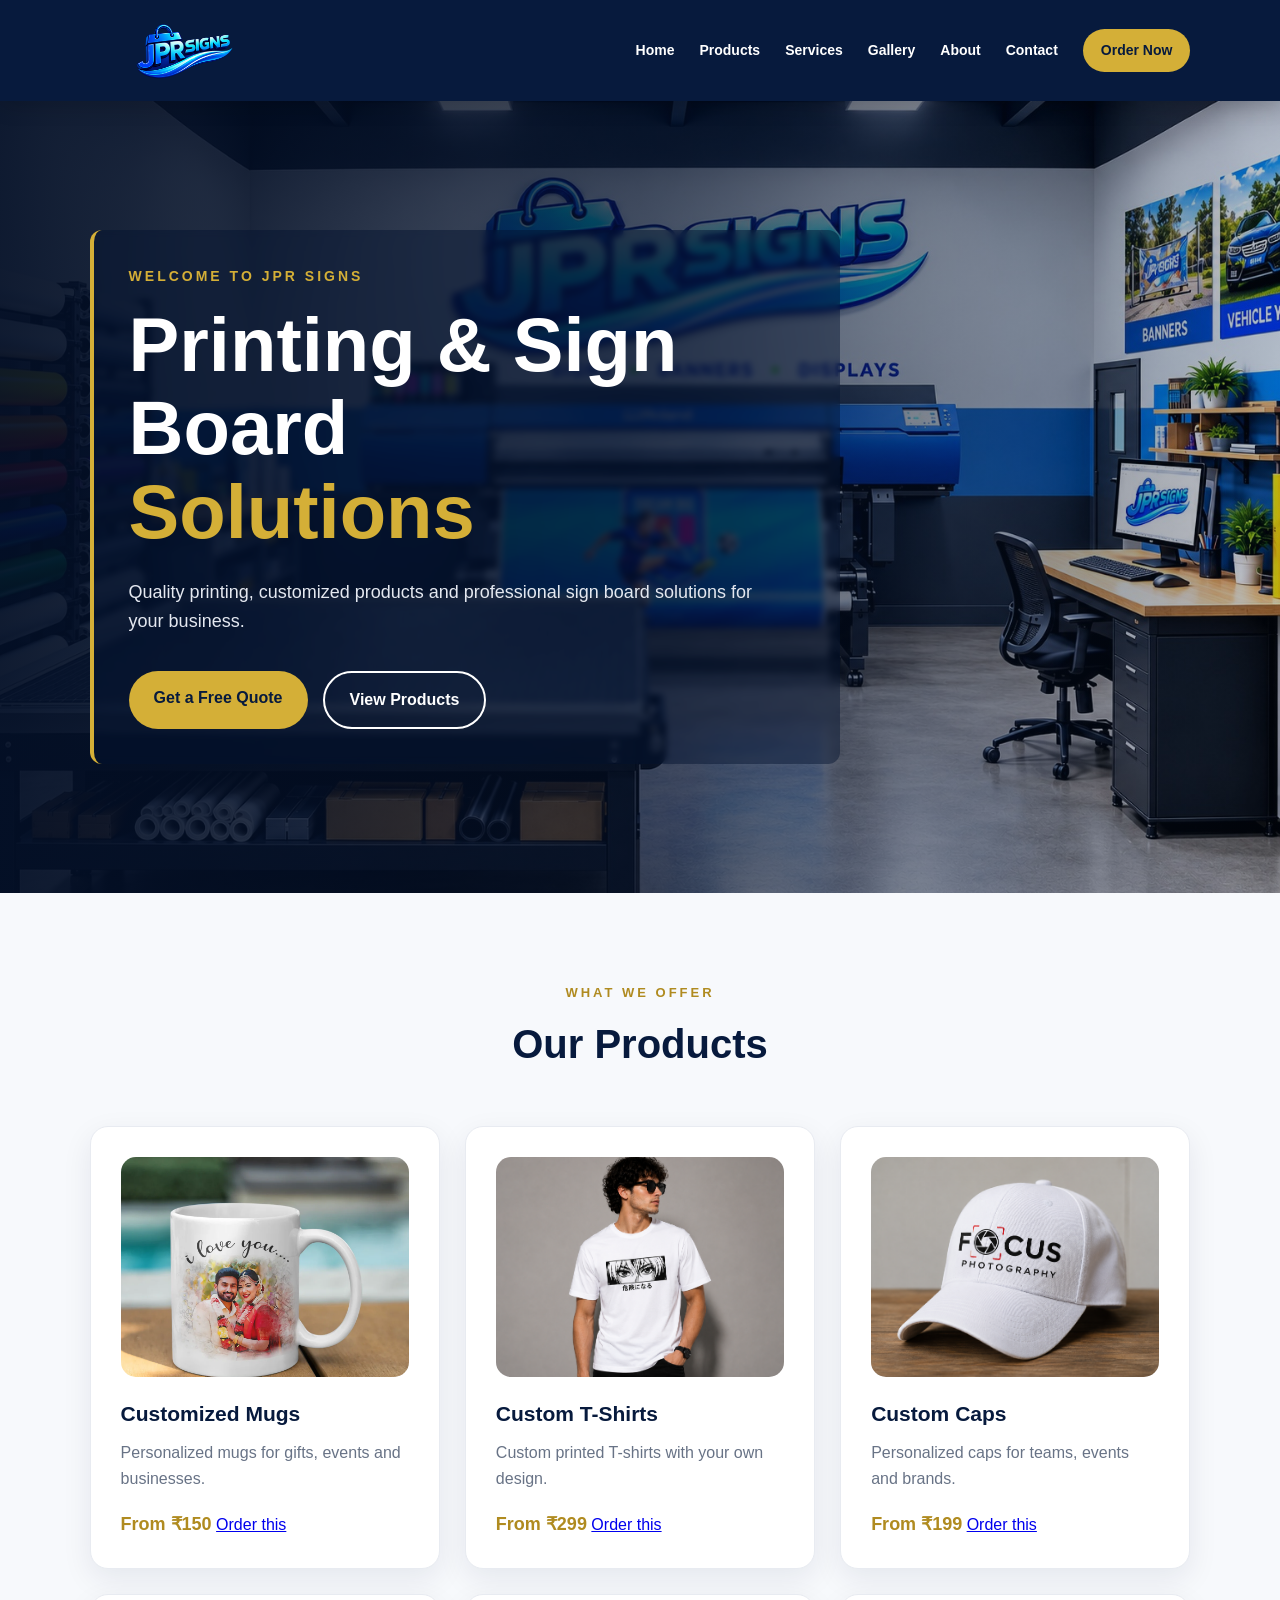
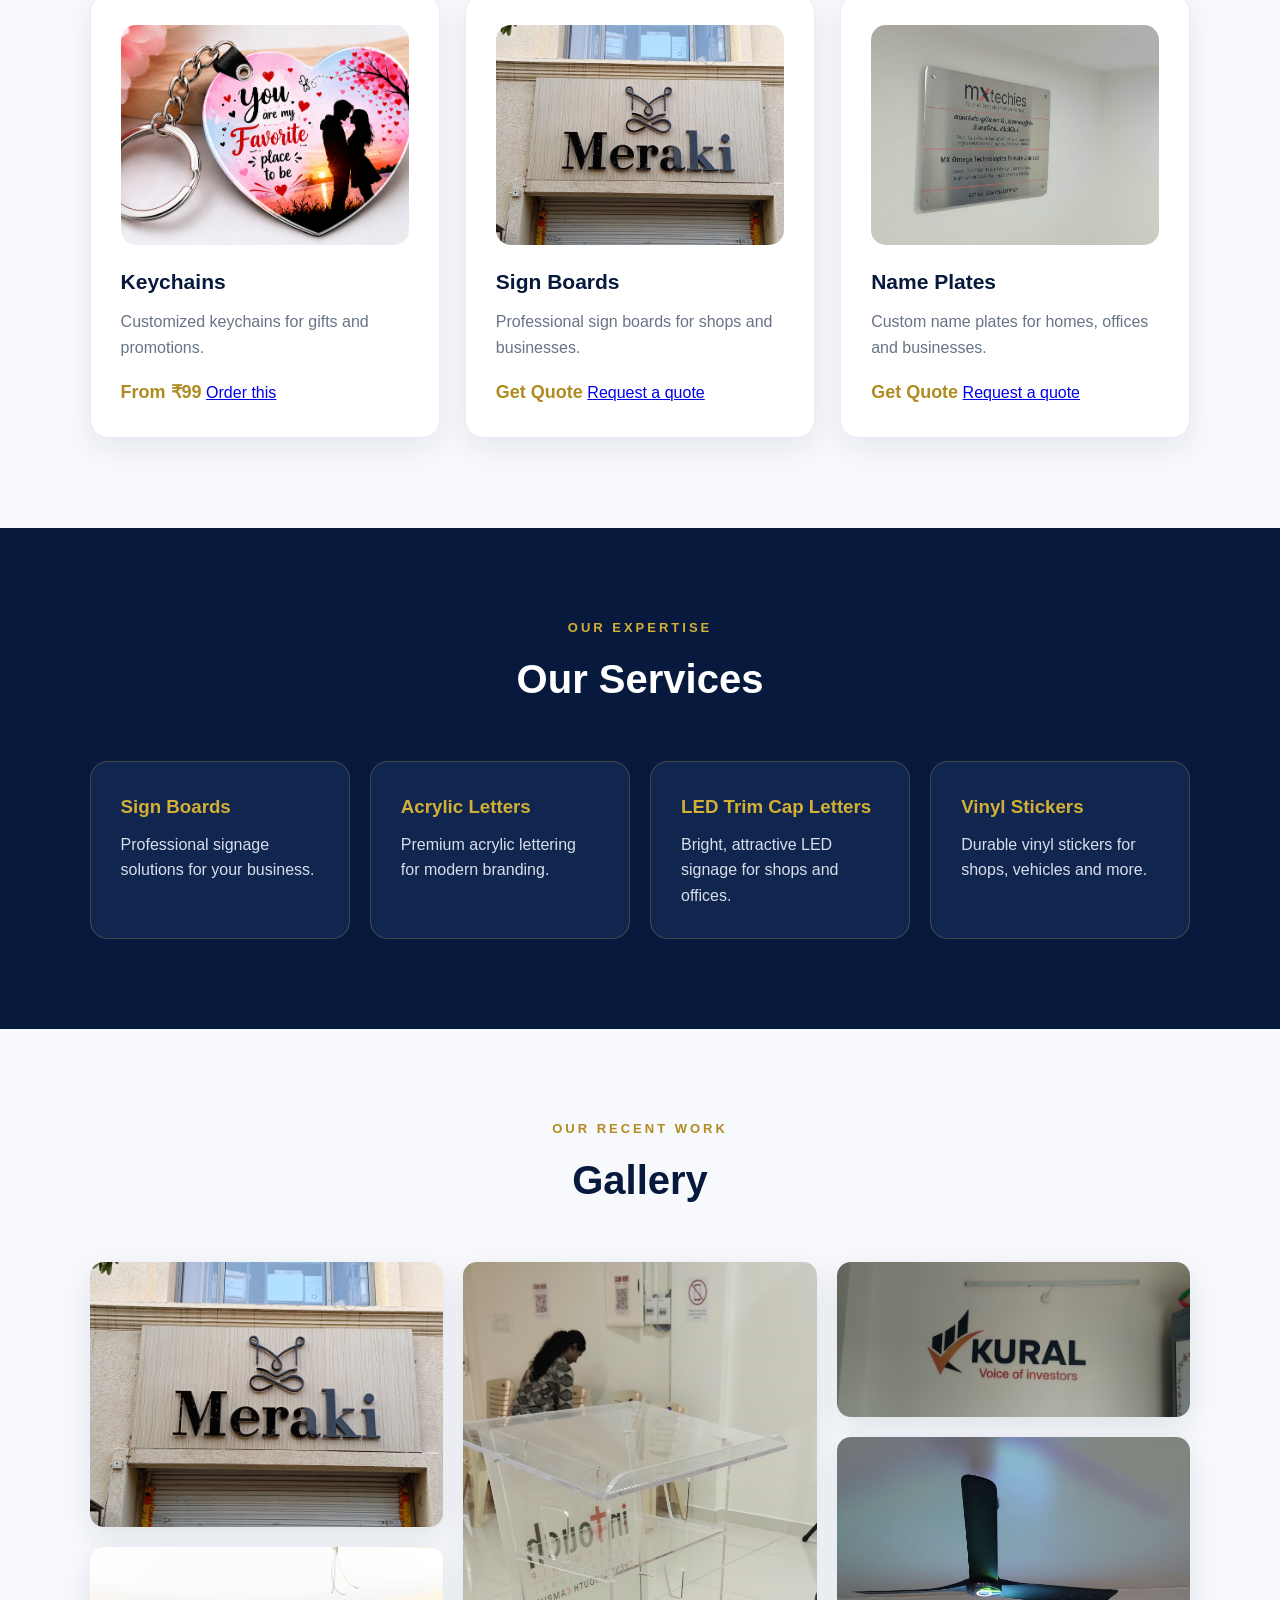
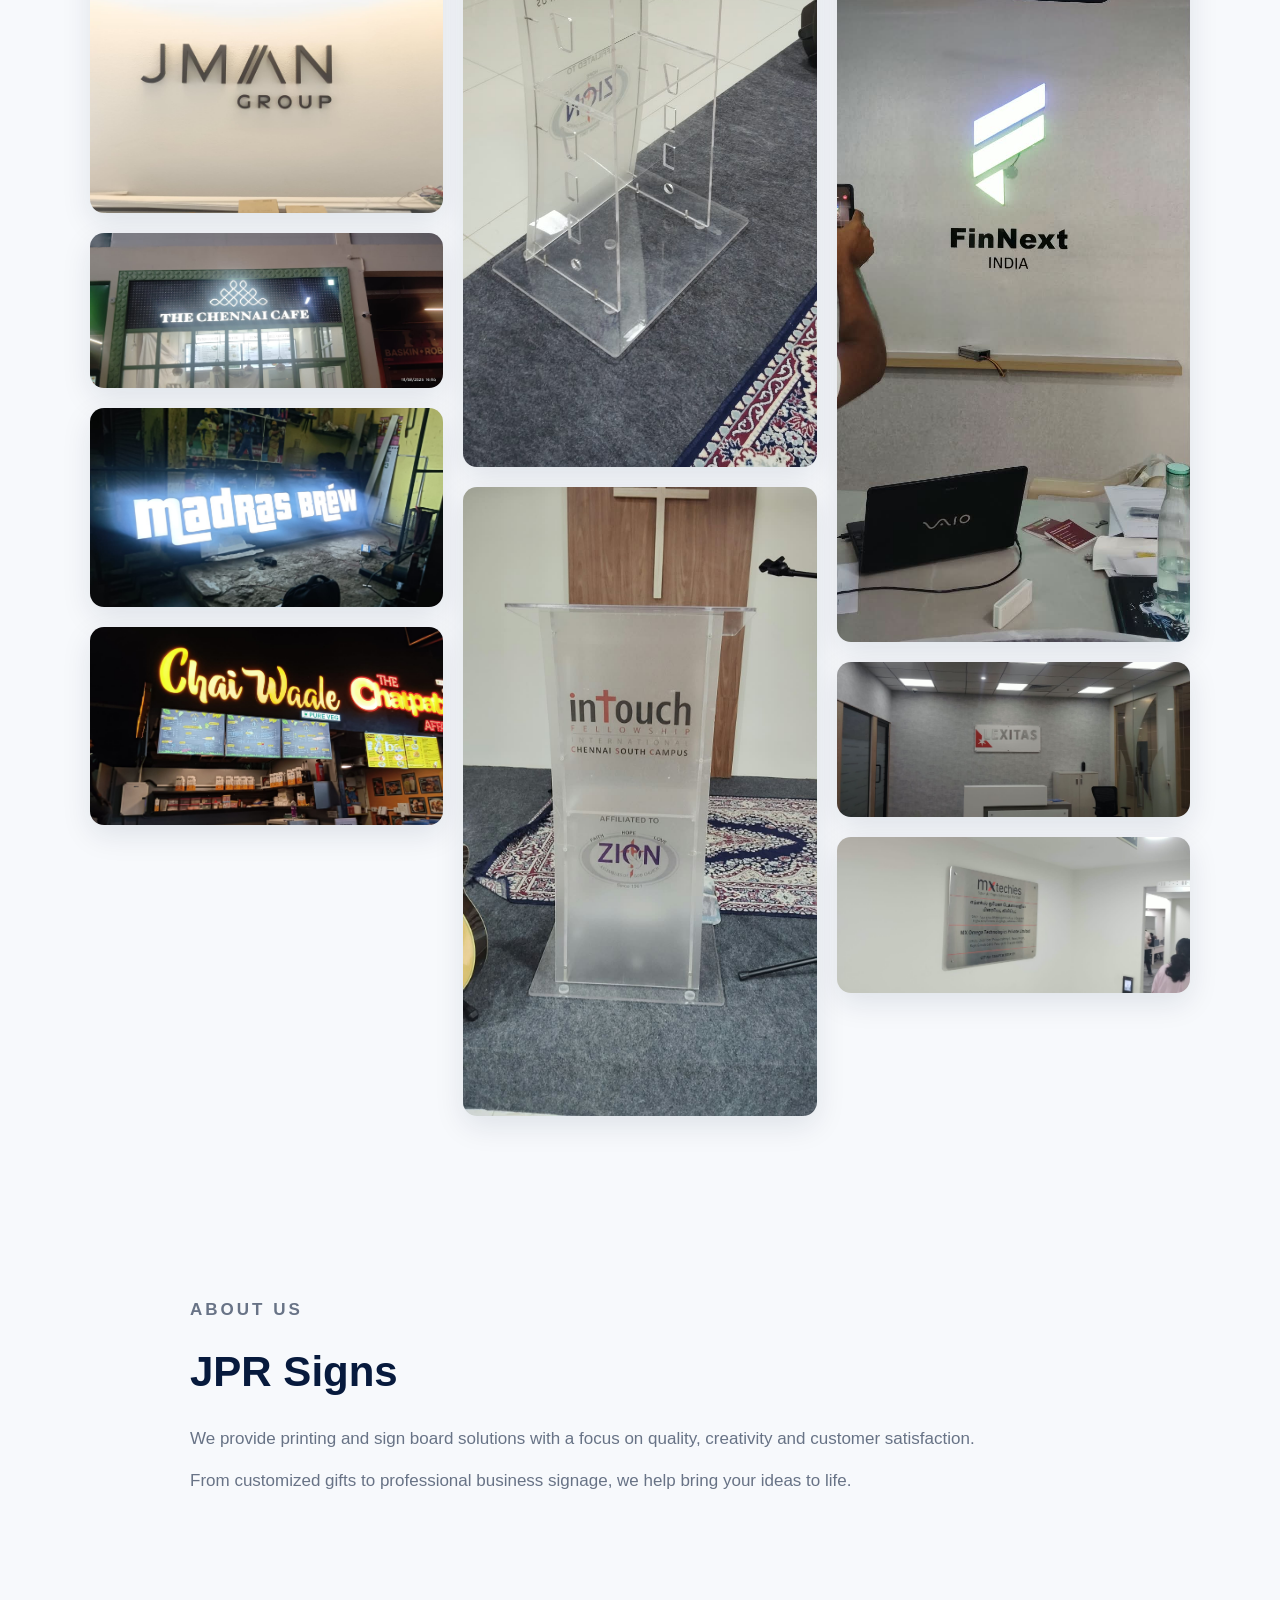
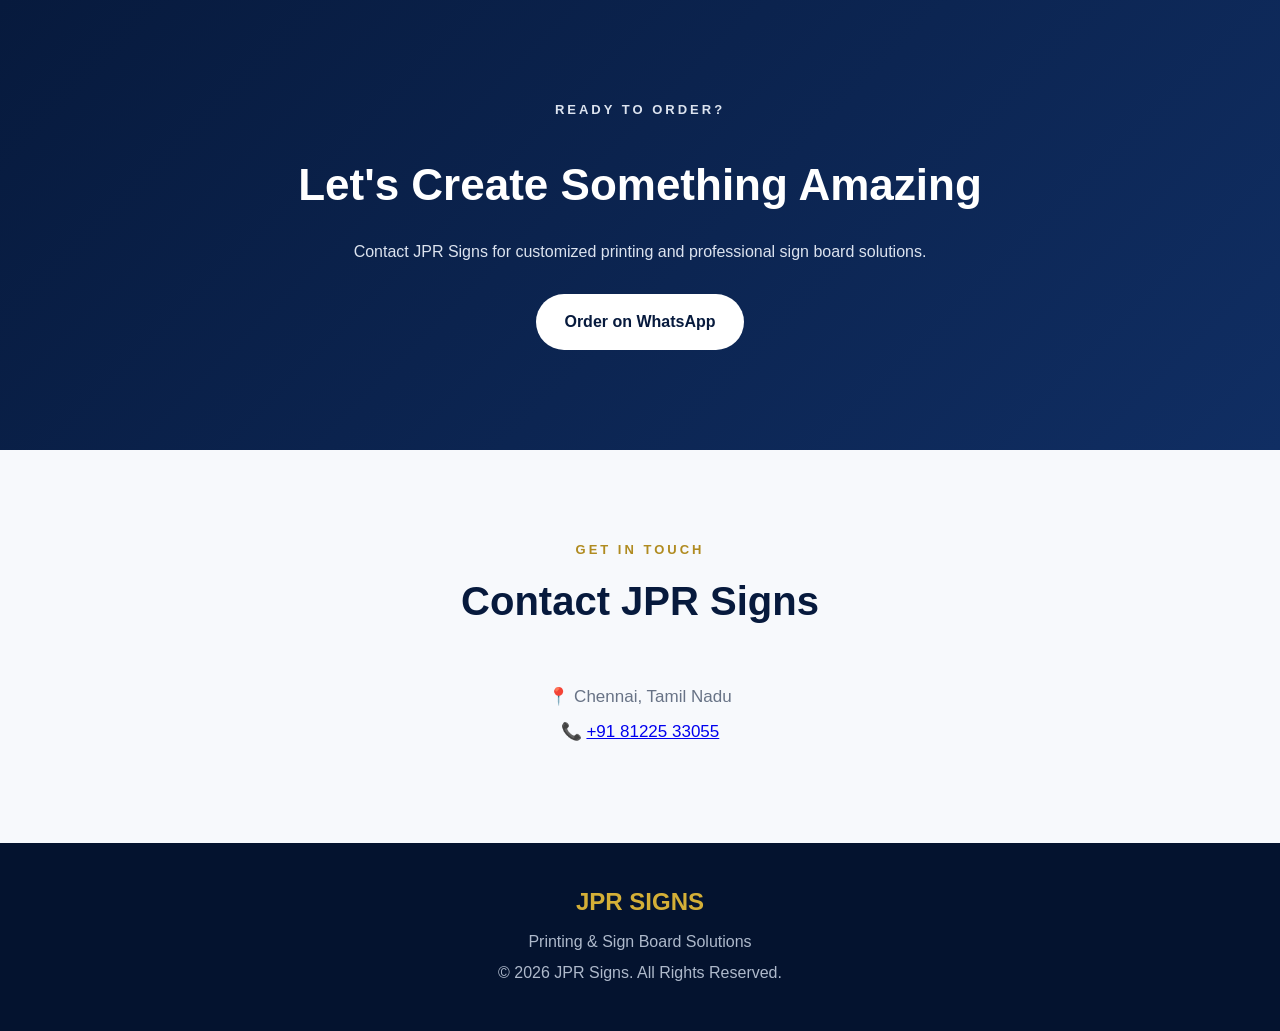
==== order.html @ 56bc732a "Create order.html" ====
<!DOCTYPE html>
<html lang="en">

<head>

    <meta charset="UTF-8">
    <meta name="viewport" content="width=device-width, initial-scale=1.0">

    <title>JPR Signs | Sign Boards, Mug &amp; T-Shirt Printing in Chennai</title>

    <meta name="description"
        content="JPR Signs, Chennai - sign boards, acrylic and LED letters, custom mugs, T-shirts, caps and keychains. Order on WhatsApp.">

    <link rel="icon" href="images/jpr-logo.png">

    <!-- Link preview when shared on WhatsApp -->
    <meta property="og:title" content="JPR Signs | Printing &amp; Sign Board Solutions, Chennai">
    <meta property="og:description"
        content="Sign boards, LED letters, custom mugs, T-shirts, caps and keychains.">
    <meta property="og:type" content="website">
    <meta property="og:image" content="https://jprjose.github.io/jpr-signs-store/images/jpr-logo.png">

    <link rel="stylesheet" href="css/style.css">

</head>


<body>


    <!-- ==============================
         NAVIGATION
    ============================== -->

    <header class="navbar">

        <a href="#home" class="logo">
            <img src="images/jpr-logo.png" alt="JPR Signs">
        </a>

        <nav>
            <a href="#home">Home</a>
            <a href="#products">Products</a>
            <a href="#services">Services</a>
            <a href="#gallery">Gallery</a>
            <a href="#about">About</a>
            <a href="#contact">Contact</a>
            <a href="#order" class="order-btn">Order Now</a>
        </nav>

    </header>


    <!-- ==============================
         HERO SECTION
    ============================== -->

    <section id="home" class="hero">

        <div class="hero-content">

            <p class="hero-small">WELCOME TO JPR SIGNS</p>

            <h1>
                Printing &amp; Sign Board
                <span>Solutions</span>
            </h1>

            <p>
                Quality printing, customized products and professional
                sign board solutions for your business.
            </p>

            <div class="hero-buttons">
                <a href="#order" class="primary-btn">Get a Free Quote</a>
                <a href="#products" class="secondary-btn">View Products</a>
            </div>

        </div>

    </section>


    <!-- ==============================
         PRODUCTS SECTION
    ============================== -->

    <section id="products" class="section">

        <div class="section-title">
            <p>WHAT WE OFFER</p>
            <h2>Our Products</h2>
        </div>

        <div class="products-grid">

            <!-- MUG -->
            <div class="product-card">
                <div class="product-image">
                    <img src="images/products/mug1.png" alt="Customized Mugs" loading="lazy">
                </div>
                <h3>Customized Mugs</h3>
                <p>Personalized mugs for gifts, events and businesses.</p>
                <strong>From ₹150</strong>
                <a href="order.html?product=Customized%20Mugs" class="buy-btn">Order this</a>
            </div>

            <!-- T-SHIRT -->
            <div class="product-card">
                <div class="product-image">
                    <img src="images/products/tshirt1.png" alt="Custom Printed T-Shirts" loading="lazy">
                </div>
                <h3>Custom T-Shirts</h3>
                <p>Custom printed T-shirts with your own design.</p>
                <strong>From ₹299</strong>
                <a href="order.html?product=Custom%20T-Shirts" class="buy-btn">Order this</a>
            </div>

            <!-- CAP -->
            <div class="product-card">
                <div class="product-image">
                    <img src="images/products/cap1.png" alt="Custom Printed Caps" loading="lazy">
                </div>
                <h3>Custom Caps</h3>
                <p>Personalized caps for teams, events and brands.</p>
                <strong>From ₹199</strong>
                <a href="order.html?product=Custom%20Caps" class="buy-btn">Order this</a>
            </div>

            <!-- KEYCHAIN -->
            <div class="product-card">
                <div class="product-image">
                    <img src="images/products/keychain1.png" alt="Custom Keychains" loading="lazy">
                </div>
                <h3>Keychains</h3>
                <p>Customized keychains for gifts and promotions.</p>
                <strong>From ₹99</strong>
                <a href="order.html?product=Keychains" class="buy-btn">Order this</a>
            </div>

            <!-- SIGN BOARD -->
            <div class="product-card">
                <div class="product-image">
                    <img src="images/products/sign4.jpeg" alt="Storefront sign board" loading="lazy">
                </div>
                <h3>Sign Boards</h3>
                <p>Professional sign boards for shops and businesses.</p>
                <strong>Get Quote</strong>
                <a href="order.html?product=Sign%20Boards" class="buy-btn">Request a quote</a>
            </div>

            <!-- NAME PLATE -->
            <div class="product-card">
                <div class="product-image">
                    <img src="images/products/sign13.jpeg" alt="Office name plate" loading="lazy">
                </div>
                <h3>Name Plates</h3>
                <p>Custom name plates for homes, offices and businesses.</p>
                <strong>Get Quote</strong>
                <a href="order.html?product=Name%20Plates" class="buy-btn">Request a quote</a>
            </div>

        </div>

    </section>


    <!-- ==============================
         SERVICES
    ============================== -->

    <section id="services" class="section dark-section">

        <div class="section-title">
            <p>OUR EXPERTISE</p>
            <h2>Our Services</h2>
        </div>

        <div class="services-grid">

            <div class="service-card">
                <h3>Sign Boards</h3>
                <p>Professional signage solutions for your business.</p>
            </div>

            <div class="service-card">
                <h3>Acrylic Letters</h3>
                <p>Premium acrylic lettering for modern branding.</p>
            </div>

            <div class="service-card">
                <h3>LED Trim Cap Letters</h3>
                <p>Bright, attractive LED signage for shops and offices.</p>
            </div>

            <div class="service-card">
                <h3>Vinyl Stickers</h3>
                <p>Durable vinyl stickers for shops, vehicles and more.</p>
            </div>

        </div>

    </section>


    <!-- ==============================
         GALLERY (real job photos)
    ============================== -->

    <section id="gallery" class="section">

        <div class="section-title">
            <p>OUR RECENT WORK</p>
            <h2>Gallery</h2>
        </div>

        <div class="gallery-grid">
            <img src="images/products/sign4.jpeg" alt="Meraki storefront signage" loading="lazy">
            <img src="images/products/sign1.jpeg" alt="JMAN Group 3D wall logo" loading="lazy">
            <img src="images/products/sign3.jpeg" alt="The Chennai Cafe illuminated signage" loading="lazy">
            <img src="images/products/sign14.jpeg" alt="Madras Brew LED trim cap letters" loading="lazy">
            <img src="images/products/sign12.jpeg" alt="Chai Waale LED menu board" loading="lazy">
            <img src="images/products/sign10.jpeg" alt="Acrylic podium" loading="lazy">
            <img src="images/products/sign11.jpeg" alt="Acrylic podium with logo" loading="lazy">
            <img src="images/products/sign8.jpeg" alt="Kural logo wall sign" loading="lazy">
            <img src="images/products/sign7.jpeg" alt="FinNext office logo wall sign" loading="lazy">
            <img src="images/products/sign9.jpeg" alt="Reception logo sign" loading="lazy">
            <img src="images/products/sign13.jpeg" alt="Office wall name plaque" loading="lazy">
        </div>

    </section>


    <!-- ==============================
         ABOUT
    ============================== -->

    <section id="about" class="section">

        <div class="about-content">

            <p class="section-label">ABOUT US</p>

            <h2>JPR Signs</h2>

            <p>
                We provide printing and sign board solutions with a focus
                on quality, creativity and customer satisfaction.
            </p>

            <p>
                From customized gifts to professional business signage,
                we help bring your ideas to life.
            </p>

        </div>

    </section>


    <!-- ==============================
         ORDER SECTION
    ============================== -->

    <section id="order" class="order-section">

        <div class="order-content">

            <p class="section-label">READY TO ORDER?</p>

            <h2>Let's Create Something Amazing</h2>

            <p>
                Contact JPR Signs for customized printing and
                professional sign board solutions.
            </p>

            <a href="https://wa.me/918122533055?text=Hi%20JPR%20Signs%2C%20I%20need%20a%20quote%20for%20"
                class="whatsapp-btn" target="_blank" rel="noopener noreferrer">
                Order on WhatsApp
            </a>

        </div>

    </section>


    <!-- ==============================
         CONTACT
    ============================== -->

    <section id="contact" class="section contact-section">

        <div class="section-title">
            <p>GET IN TOUCH</p>
            <h2>Contact JPR Signs</h2>
        </div>

        <p>📍 Chennai, Tamil Nadu</p>

        <p>📞 <a href="tel:+918122533055">+91 81225 33055</a></p>

    </section>


    <!-- ==============================
         FOOTER
    ============================== -->

    <footer>

        <h3>JPR SIGNS</h3>

        <p>Printing &amp; Sign Board Solutions</p>

        <p>© 2026 JPR Signs. All Rights Reserved.</p>

    </footer>


</body>

</html>
---- css/style.css ----
/* ==============================
   J P R SIGNS - PREMIUM WEBSITE
   ============================== */


/* ==============================
   GLOBAL
   ============================== */

* {
    margin: 0;
    padding: 0;
    box-sizing: border-box;
}

html {
    scroll-behavior: smooth;
}

body {
    font-family: Arial, Helvetica, sans-serif;
    background: #f7f9fc;
    color: #172033;
    line-height: 1.6;
}


/* ==============================
   NAVBAR
   ============================== */

.navbar {
    position: sticky;
    top: 0;
    z-index: 1000;

    width: 100%;

    display: flex;
    align-items: center;
    justify-content: space-between;

    padding: 18px 7%;

    background: #071a3d;

    box-shadow:
        0 5px 20px rgba(0, 0, 0, 0.15);
}


/* LOGO */

.logo {
    width: 190px;
    height: 65px;

    flex-shrink: 0;

    display: flex;
    align-items: center;
}

.logo img {
    width: 190px;
    height: 65px;

    display: block;

    object-fit: contain;
}


/* NAVIGATION LINKS */

.navbar nav {
    display: flex;
    align-items: center;

    gap: 25px;
}

.navbar nav a {
    color: #ffffff;

    text-decoration: none;

    font-size: 14px;
    font-weight: 600;

    transition: 0.3s;
}

.navbar nav a:hover {
    color: #d4af37;
}


/* ORDER BUTTON */

.order-btn {
    background: #d4af37;

    color: #071a3d !important;

    padding: 10px 18px;

    border-radius: 25px;

    font-weight: 700 !important;
}

.order-btn:hover {
    background: #ffffff;
}


/* ==============================
   HERO
   ============================== */

.hero {
    min-height: 88vh;

    display: flex;
    align-items: center;

    padding: 90px 7%;

    background:
        linear-gradient(
            90deg,
            rgba(3, 15, 38, 0.95),
            rgba(3, 15, 38, 0.72),
            rgba(3, 15, 38, 0.25)
        ),
        url("../images/hero-banner.jpg");

    background-size: cover;
    background-position: center;
    background-repeat: no-repeat;

    color: #ffffff;
}


/* HERO CONTENT */

.hero-content {
    max-width: 750px;

    padding: 35px;

    background: rgba(4, 18, 48, 0.45);

    border-left: 4px solid #d4af37;

    border-radius: 12px;

    backdrop-filter: blur(3px);
}


/* SMALL HERO TITLE */

.hero-small {
    color: #d4af37;

    font-size: 14px;

    font-weight: 700;

    letter-spacing: 3px;

    margin-bottom: 15px;
}


/* HERO MAIN TITLE */

.hero h1 {
    font-size: clamp(42px, 6vw, 76px);

    line-height: 1.1;

    margin-bottom: 25px;
}

.hero h1 span {
    display: block;

    color: #d4af37;
}


/* HERO DESCRIPTION */

.hero p:not(.hero-small) {
    max-width: 650px;

    font-size: 18px;

    color: #e4e8f0;

    margin-bottom: 35px;
}


/* HERO BUTTONS */

.hero-buttons {
    display: flex;

    gap: 15px;

    flex-wrap: wrap;
}

.primary-btn,
.secondary-btn {
    display: inline-block;

    padding: 14px 25px;

    border-radius: 30px;

    text-decoration: none;

    font-weight: 700;

    transition: 0.3s;
}


/* PRIMARY BUTTON */

.primary-btn {
    background: #d4af37;

    color: #071a3d;
}

.primary-btn:hover {
    transform: translateY(-3px);

    background: #ffffff;
}


/* SECONDARY BUTTON */

.secondary-btn {
    border: 2px solid #ffffff;

    color: #ffffff;
}

.secondary-btn:hover {
    background: #ffffff;

    color: #071a3d;
}


/* ==============================
   GENERAL SECTIONS
   ============================== */

.section {
    padding: 90px 7%;
}


/* SECTION TITLE */

.section-title {
    text-align: center;

    margin-bottom: 50px;
}

.section-title p,
.section-label {
    color: #b08b20;

    font-size: 13px;

    font-weight: 800;

    letter-spacing: 3px;

    margin-bottom: 8px;
}

.section-title h2 {
    font-size: 40px;

    color: #071a3d;
}


/* ==============================
   PRODUCTS
   ============================== */

.products-grid {
    display: grid;

    grid-template-columns:
        repeat(3, 1fr);

    gap: 25px;

    max-width: 1200px;

    margin: auto;
}


/* PRODUCT CARD */

.product-card {
    background: #ffffff;

    padding: 30px;

    border-radius: 18px;

    border: 1px solid #e8ebf1;

    box-shadow:
        0 10px 30px rgba(7, 26, 61, 0.08);

    transition: all 0.3s ease;

    position: relative;

    overflow: hidden;
}


/* GOLD TOP LINE */

.product-card::before {
    content: "";

    position: absolute;

    top: 0;
    left: 0;

    width: 100%;
    height: 4px;

    background: #d4af37;

    transform: scaleX(0);

    transform-origin: left;

    transition: 0.3s;
}


/* PRODUCT HOVER */

.product-card:hover {
    transform: translateY(-8px);

    box-shadow:
        0 18px 40px rgba(7, 26, 61, 0.15);
}

.product-card:hover::before {
    transform: scaleX(1);
}


/* OLD PRODUCT ICON */

.product-icon {
    width: 65px;
    height: 65px;

    display: flex;

    align-items: center;
    justify-content: center;

    background: #f6efd3;

    border-radius: 15px;

    font-size: 30px;

    margin-bottom: 20px;
}


/* PRODUCT IMAGE */

.product-image {
    width: 100%;

    height: 220px;

    margin-bottom: 20px;

    border-radius: 15px;

    overflow: hidden;

    background: #f7f9fc;
}

.product-image img {
    width: 100%;

    height: 100%;

    object-fit: cover;

    display: block;

    transition: transform 0.4s ease;
}


/* IMAGE HOVER */

.product-card:hover .product-image img {
    transform: scale(1.05);
}


/* PRODUCT TITLE */

.product-card h3 {
    color: #071a3d;

    font-size: 21px;

    margin-bottom: 10px;
}


/* PRODUCT DESCRIPTION */

.product-card p {
    color: #687386;

    margin-bottom: 18px;
}


/* PRODUCT PRICE */

.product-card strong {
    color: #b08b20;

    font-size: 18px;
}


/* ==============================
   SERVICES
   ============================== */

.dark-section {
    background: #071a3d;
}

.dark-section .section-title h2 {
    color: #ffffff;
}

.dark-section .section-title p {
    color: #d4af37;
}


/* SERVICES GRID */

.services-grid {
    display: grid;

    grid-template-columns:
        repeat(4, 1fr);

    gap: 20px;

    max-width: 1200px;

    margin: auto;
}


/* SERVICE CARD */

.service-card {
    padding: 30px;

    border-radius: 18px;

    background: #10264f;

    border: 1px solid
        rgba(212, 175, 55, 0.25);

    transition: 0.3s;
}

.service-card:hover {
    transform: translateY(-6px);

    border-color: #d4af37;
}

.service-card h3 {
    color: #d4af37;

    margin-bottom: 10px;
}

.service-card p {
    color: #d7deeb;
}


/* ==============================
   ABOUT
   ============================== */

.about-content {
    max-width: 900px;

    margin: auto;
}

.about-content h2 {
    font-size: 42px;

    color: #071a3d;

    margin-bottom: 20px;
}

.about-content p {
    color: #687386;

    font-size: 17px;

    margin-bottom: 15px;
}


/* ==============================
   GALLERY
   ============================== */

#gallery {
    background: #f7f9fc;
}

.gallery-grid {
    max-width: 1200px;
    margin: auto;
    columns: 3 260px;
    column-gap: 20px;
}

.gallery-grid img {
    width: 100%;
    display: block;
    margin-bottom: 20px;
    border-radius: 14px;
    break-inside: avoid;
    box-shadow: 0 10px 30px rgba(7, 26, 61, 0.1);
}

/* ==============================
   ORDER SECTION
   ============================== */

.order-section {
    padding: 100px 7%;

    background:
        linear-gradient(
            135deg,
            #071a3d,
            #102e63
        );

    text-align: center;

    color: #ffffff;
}


/* ORDER CONTENT */

.order-content {
    max-width: 750px;

    margin: auto;
}

.order-content h2 {
    font-size: 44px;

    margin-bottom: 18px;
}

.order-content p {
    color: #dce3ef;

    margin-bottom: 30px;
}


/* WHATSAPP BUTTON */

.whatsapp-btn {
    display: inline-block;

    background: #ffffff;

    color: #071a3d;

    padding: 15px 28px;

    border-radius: 30px;

    text-decoration: none;

    font-weight: 800;

    transition: 0.3s;
}

.whatsapp-btn:hover {
    background: #d4af37;

    transform: translateY(-3px);
}


/* ==============================
   CONTACT
   ============================== */

.contact-section {
    text-align: center;
}

.contact-section > p {
    margin: 8px;

    color: #687386;

    font-size: 17px;
}


/* ==============================
   FOOTER
   ============================== */

footer {
    padding: 40px 7%;

    background: #04132f;

    text-align: center;

    color: #ffffff;
}

footer h3 {
    color: #d4af37;

    font-size: 24px;

    margin-bottom: 8px;
}

footer p {
    color: #aeb9cb;

    margin: 5px;
}


/* ==============================
   RESPONSIVE DESIGN
   ============================== */


/* TABLET */

@media (max-width: 900px) {

    .navbar {
        flex-direction: column;

        gap: 15px;
    }

    .navbar nav {
        flex-wrap: wrap;

        justify-content: center;

        gap: 15px;
    }

    .products-grid {
        grid-template-columns:
            repeat(2, 1fr);
    }

    .services-grid {
        grid-template-columns:
            repeat(2, 1fr);
    }

    .hero {
        min-height: 75vh;
    }

}


/* MOBILE */

@media (max-width: 600px) {

    .navbar {
        padding: 15px 5%;
    }

    .navbar nav a {
        font-size: 13px;
    }

    .hero {
        padding: 70px 5%;
    }

    .hero-content {
        padding: 25px;
    }

    .hero h1 {
        font-size: 44px;
    }

    .section {
        padding: 70px 5%;
    }

    .section-title h2 {
        font-size: 34px;
    }

    .products-grid,
    .services-grid {
        grid-template-columns: 1fr;
    }

    .product-image {
        height: 240px;
    }

    .order-content h2 {
        font-size: 34px;
    }

}
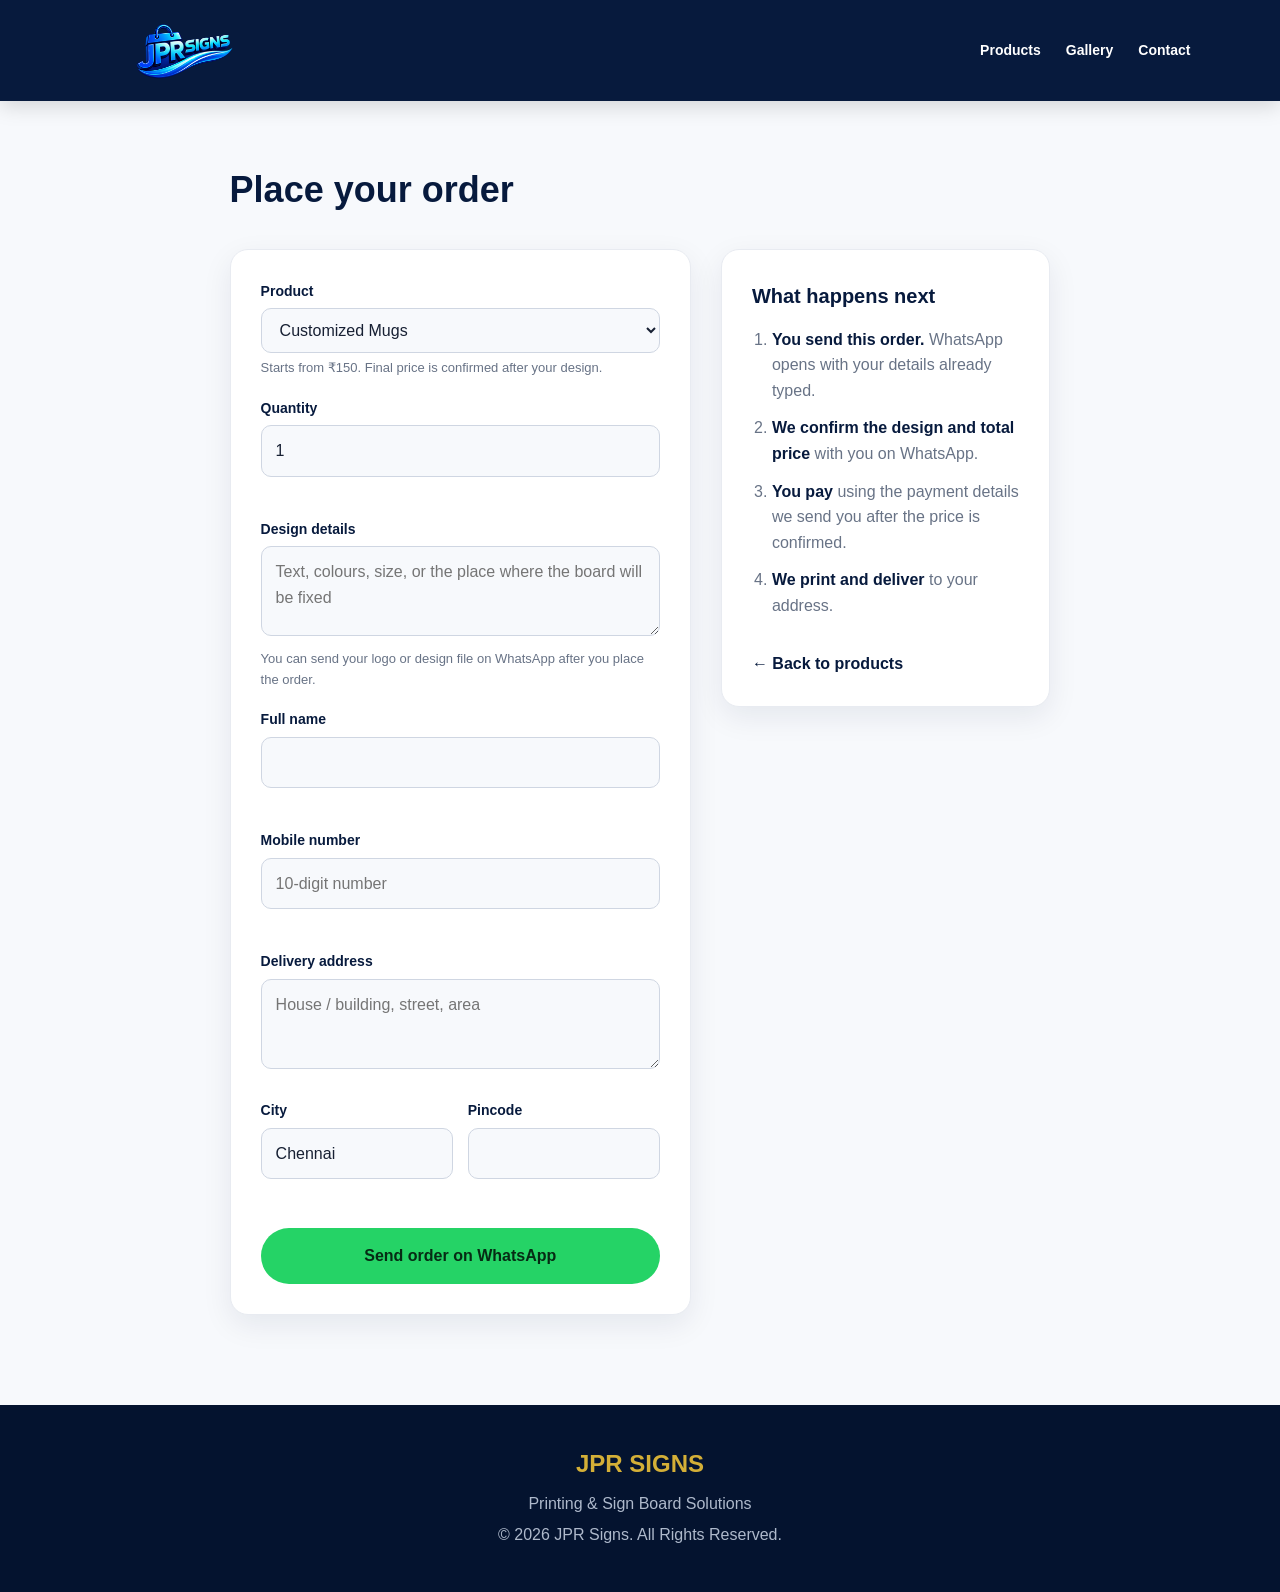
==== commit dd1279cd: "Update order page title and content" ====
--- a/order.html
+++ b/order.html
@@ -6,318 +6,333 @@
     <meta charset="UTF-8">
     <meta name="viewport" content="width=device-width, initial-scale=1.0">
 
-    <title>JPR Signs | Sign Boards, Mug &amp; T-Shirt Printing in Chennai</title>
-
-    <meta name="description"
-        content="JPR Signs, Chennai - sign boards, acrylic and LED letters, custom mugs, T-shirts, caps and keychains. Order on WhatsApp.">
+    <title>Place your order | JPR Signs, Chennai</title>
+
+    <meta name="description" content="Order custom printing and sign boards from JPR Signs, Chennai.">
 
     <link rel="icon" href="images/jpr-logo.png">
-
-    <!-- Link preview when shared on WhatsApp -->
-    <meta property="og:title" content="JPR Signs | Printing &amp; Sign Board Solutions, Chennai">
-    <meta property="og:description"
-        content="Sign boards, LED letters, custom mugs, T-shirts, caps and keychains.">
-    <meta property="og:type" content="website">
-    <meta property="og:image" content="https://jprjose.github.io/jpr-signs-store/images/jpr-logo.png">
-
     <link rel="stylesheet" href="css/style.css">
 
+    <style>
+        .order-page {
+            max-width: 1000px;
+            margin: auto;
+            padding: 60px 7% 90px;
+            display: grid;
+            grid-template-columns: 1.4fr 1fr;
+            gap: 30px;
+            align-items: start;
+        }
+
+        .order-page h1 {
+            grid-column: 1 / -1;
+            font-size: 36px;
+            color: #071a3d;
+        }
+
+        .order-form,
+        .order-side {
+            background: #ffffff;
+            border: 1px solid #e8ebf1;
+            border-radius: 18px;
+            padding: 30px;
+            box-shadow: 0 10px 30px rgba(7, 26, 61, 0.08);
+        }
+
+        .order-form label {
+            display: block;
+            font-weight: 700;
+            font-size: 14px;
+            color: #071a3d;
+            margin: 18px 0 6px;
+        }
+
+        .order-form label:first-of-type {
+            margin-top: 0;
+        }
+
+        .order-form input,
+        .order-form select,
+        .order-form textarea {
+            width: 100%;
+            padding: 12px 14px;
+            font: inherit;
+            color: #172033;
+            background: #f7f9fc;
+            border: 1px solid #cfd6e2;
+            border-radius: 10px;
+        }
+
+        .order-form textarea {
+            min-height: 90px;
+            resize: vertical;
+        }
+
+        .order-form input:focus-visible,
+        .order-form select:focus-visible,
+        .order-form textarea:focus-visible,
+        .submit-btn:focus-visible {
+            outline: 3px solid #d4af37;
+            outline-offset: 2px;
+        }
+
+        .row-2 {
+            display: grid;
+            grid-template-columns: 1fr 1fr;
+            gap: 15px;
+        }
+
+        .field-error {
+            color: #b3261e;
+            font-size: 13px;
+            margin-top: 5px;
+            min-height: 18px;
+        }
+
+        .hint {
+            color: #687386;
+            font-size: 13px;
+            margin-top: 5px;
+        }
+
+        .submit-btn {
+            width: 100%;
+            margin-top: 26px;
+            padding: 15px;
+            border: 0;
+            border-radius: 30px;
+            background: #25d366;
+            color: #062b14;
+            font: inherit;
+            font-weight: 800;
+            font-size: 16px;
+            cursor: pointer;
+            transition: 0.3s;
+        }
+
+        .submit-btn:hover {
+            background: #1fb855;
+        }
+
+        .order-side h2 {
+            font-size: 20px;
+            color: #071a3d;
+            margin-bottom: 15px;
+        }
+
+        .order-side ol {
+            padding-left: 20px;
+            color: #687386;
+        }
+
+        .order-side li {
+            margin-bottom: 12px;
+        }
+
+        .order-side li strong {
+            color: #071a3d;
+        }
+
+        .back-link {
+            display: inline-block;
+            margin-top: 20px;
+            color: #071a3d;
+            font-weight: 700;
+            text-decoration: none;
+        }
+
+        .back-link:hover {
+            color: #b08b20;
+        }
+
+        @media (max-width: 800px) {
+            .order-page {
+                grid-template-columns: 1fr;
+                padding: 40px 5% 70px;
+            }
+
+            .row-2 {
+                grid-template-columns: 1fr;
+            }
+        }
+    </style>
+
 </head>
 
 
 <body>
 
-
-    <!-- ==============================
-         NAVIGATION
-    ============================== -->
-
     <header class="navbar">
 
-        <a href="#home" class="logo">
+        <a href="index.html" class="logo">
             <img src="images/jpr-logo.png" alt="JPR Signs">
         </a>
 
         <nav>
-            <a href="#home">Home</a>
-            <a href="#products">Products</a>
-            <a href="#services">Services</a>
-            <a href="#gallery">Gallery</a>
-            <a href="#about">About</a>
-            <a href="#contact">Contact</a>
-            <a href="#order" class="order-btn">Order Now</a>
+            <a href="index.html#products">Products</a>
+            <a href="index.html#gallery">Gallery</a>
+            <a href="index.html#contact">Contact</a>
         </nav>
 
     </header>
 
 
-    <!-- ==============================
-         HERO SECTION
-    ============================== -->
-
-    <section id="home" class="hero">
-
-        <div class="hero-content">
-
-            <p class="hero-small">WELCOME TO JPR SIGNS</p>
-
-            <h1>
-                Printing &amp; Sign Board
-                <span>Solutions</span>
-            </h1>
-
-            <p>
-                Quality printing, customized products and professional
-                sign board solutions for your business.
-            </p>
-
-            <div class="hero-buttons">
-                <a href="#order" class="primary-btn">Get a Free Quote</a>
-                <a href="#products" class="secondary-btn">View Products</a>
+    <main class="order-page">
+
+        <h1>Place your order</h1>
+
+        <form class="order-form" id="orderForm" novalidate>
+
+            <label for="product">Product</label>
+            <select id="product" required>
+                <option>Customized Mugs</option>
+                <option>Custom T-Shirts</option>
+                <option>Custom Caps</option>
+                <option>Keychains</option>
+                <option>Sign Boards</option>
+                <option>Name Plates</option>
+            </select>
+            <p class="hint" id="priceHint"></p>
+
+            <label for="qty">Quantity</label>
+            <input id="qty" type="number" min="1" value="1" required>
+            <p class="field-error" id="qtyErr"></p>
+
+            <label for="details">Design details</label>
+            <textarea id="details"
+                placeholder="Text, colours, size, or the place where the board will be fixed"></textarea>
+            <p class="hint">You can send your logo or design file on WhatsApp after you place the order.</p>
+
+            <label for="name">Full name</label>
+            <input id="name" type="text" autocomplete="name" required>
+            <p class="field-error" id="nameErr"></p>
+
+            <label for="phone">Mobile number</label>
+            <input id="phone" type="tel" inputmode="numeric" autocomplete="tel-national" maxlength="10"
+                placeholder="10-digit number" required>
+            <p class="field-error" id="phoneErr"></p>
+
+            <label for="address">Delivery address</label>
+            <textarea id="address" autocomplete="street-address"
+                placeholder="House / building, street, area" required></textarea>
+            <p class="field-error" id="addressErr"></p>
+
+            <div class="row-2">
+                <div>
+                    <label for="city">City</label>
+                    <input id="city" type="text" autocomplete="address-level2" value="Chennai" required>
+                    <p class="field-error" id="cityErr"></p>
+                </div>
+                <div>
+                    <label for="pin">Pincode</label>
+                    <input id="pin" type="text" inputmode="numeric" autocomplete="postal-code" maxlength="6"
+                        required>
+                    <p class="field-error" id="pinErr"></p>
+                </div>
             </div>
 
-        </div>
-
-    </section>
-
-
-    <!-- ==============================
-         PRODUCTS SECTION
-    ============================== -->
-
-    <section id="products" class="section">
-
-        <div class="section-title">
-            <p>WHAT WE OFFER</p>
-            <h2>Our Products</h2>
-        </div>
-
-        <div class="products-grid">
-
-            <!-- MUG -->
-            <div class="product-card">
-                <div class="product-image">
-                    <img src="images/products/mug1.png" alt="Customized Mugs" loading="lazy">
-                </div>
-                <h3>Customized Mugs</h3>
-                <p>Personalized mugs for gifts, events and businesses.</p>
-                <strong>From ₹150</strong>
-                <a href="order.html?product=Customized%20Mugs" class="buy-btn">Order this</a>
-            </div>
-
-            <!-- T-SHIRT -->
-            <div class="product-card">
-                <div class="product-image">
-                    <img src="images/products/tshirt1.png" alt="Custom Printed T-Shirts" loading="lazy">
-                </div>
-                <h3>Custom T-Shirts</h3>
-                <p>Custom printed T-shirts with your own design.</p>
-                <strong>From ₹299</strong>
-                <a href="order.html?product=Custom%20T-Shirts" class="buy-btn">Order this</a>
-            </div>
-
-            <!-- CAP -->
-            <div class="product-card">
-                <div class="product-image">
-                    <img src="images/products/cap1.png" alt="Custom Printed Caps" loading="lazy">
-                </div>
-                <h3>Custom Caps</h3>
-                <p>Personalized caps for teams, events and brands.</p>
-                <strong>From ₹199</strong>
-                <a href="order.html?product=Custom%20Caps" class="buy-btn">Order this</a>
-            </div>
-
-            <!-- KEYCHAIN -->
-            <div class="product-card">
-                <div class="product-image">
-                    <img src="images/products/keychain1.png" alt="Custom Keychains" loading="lazy">
-                </div>
-                <h3>Keychains</h3>
-                <p>Customized keychains for gifts and promotions.</p>
-                <strong>From ₹99</strong>
-                <a href="order.html?product=Keychains" class="buy-btn">Order this</a>
-            </div>
-
-            <!-- SIGN BOARD -->
-            <div class="product-card">
-                <div class="product-image">
-                    <img src="images/products/sign4.jpeg" alt="Storefront sign board" loading="lazy">
-                </div>
-                <h3>Sign Boards</h3>
-                <p>Professional sign boards for shops and businesses.</p>
-                <strong>Get Quote</strong>
-                <a href="order.html?product=Sign%20Boards" class="buy-btn">Request a quote</a>
-            </div>
-
-            <!-- NAME PLATE -->
-            <div class="product-card">
-                <div class="product-image">
-                    <img src="images/products/sign13.jpeg" alt="Office name plate" loading="lazy">
-                </div>
-                <h3>Name Plates</h3>
-                <p>Custom name plates for homes, offices and businesses.</p>
-                <strong>Get Quote</strong>
-                <a href="order.html?product=Name%20Plates" class="buy-btn">Request a quote</a>
-            </div>
-
-        </div>
-
-    </section>
-
-
-    <!-- ==============================
-         SERVICES
-    ============================== -->
-
-    <section id="services" class="section dark-section">
-
-        <div class="section-title">
-            <p>OUR EXPERTISE</p>
-            <h2>Our Services</h2>
-        </div>
-
-        <div class="services-grid">
-
-            <div class="service-card">
-                <h3>Sign Boards</h3>
-                <p>Professional signage solutions for your business.</p>
-            </div>
-
-            <div class="service-card">
-                <h3>Acrylic Letters</h3>
-                <p>Premium acrylic lettering for modern branding.</p>
-            </div>
-
-            <div class="service-card">
-                <h3>LED Trim Cap Letters</h3>
-                <p>Bright, attractive LED signage for shops and offices.</p>
-            </div>
-
-            <div class="service-card">
-                <h3>Vinyl Stickers</h3>
-                <p>Durable vinyl stickers for shops, vehicles and more.</p>
-            </div>
-
-        </div>
-
-    </section>
-
-
-    <!-- ==============================
-         GALLERY (real job photos)
-    ============================== -->
-
-    <section id="gallery" class="section">
-
-        <div class="section-title">
-            <p>OUR RECENT WORK</p>
-            <h2>Gallery</h2>
-        </div>
-
-        <div class="gallery-grid">
-            <img src="images/products/sign4.jpeg" alt="Meraki storefront signage" loading="lazy">
-            <img src="images/products/sign1.jpeg" alt="JMAN Group 3D wall logo" loading="lazy">
-            <img src="images/products/sign3.jpeg" alt="The Chennai Cafe illuminated signage" loading="lazy">
-            <img src="images/products/sign14.jpeg" alt="Madras Brew LED trim cap letters" loading="lazy">
-            <img src="images/products/sign12.jpeg" alt="Chai Waale LED menu board" loading="lazy">
-            <img src="images/products/sign10.jpeg" alt="Acrylic podium" loading="lazy">
-            <img src="images/products/sign11.jpeg" alt="Acrylic podium with logo" loading="lazy">
-            <img src="images/products/sign8.jpeg" alt="Kural logo wall sign" loading="lazy">
-            <img src="images/products/sign7.jpeg" alt="FinNext office logo wall sign" loading="lazy">
-            <img src="images/products/sign9.jpeg" alt="Reception logo sign" loading="lazy">
-            <img src="images/products/sign13.jpeg" alt="Office wall name plaque" loading="lazy">
-        </div>
-
-    </section>
-
-
-    <!-- ==============================
-         ABOUT
-    ============================== -->
-
-    <section id="about" class="section">
-
-        <div class="about-content">
-
-            <p class="section-label">ABOUT US</p>
-
-            <h2>JPR Signs</h2>
-
-            <p>
-                We provide printing and sign board solutions with a focus
-                on quality, creativity and customer satisfaction.
-            </p>
-
-            <p>
-                From customized gifts to professional business signage,
-                we help bring your ideas to life.
-            </p>
-
-        </div>
-
-    </section>
-
-
-    <!-- ==============================
-         ORDER SECTION
-    ============================== -->
-
-    <section id="order" class="order-section">
-
-        <div class="order-content">
-
-            <p class="section-label">READY TO ORDER?</p>
-
-            <h2>Let's Create Something Amazing</h2>
-
-            <p>
-                Contact JPR Signs for customized printing and
-                professional sign board solutions.
-            </p>
-
-            <a href="https://wa.me/918122533055?text=Hi%20JPR%20Signs%2C%20I%20need%20a%20quote%20for%20"
-                class="whatsapp-btn" target="_blank" rel="noopener noreferrer">
-                Order on WhatsApp
-            </a>
-
-        </div>
-
-    </section>
-
-
-    <!-- ==============================
-         CONTACT
-    ============================== -->
-
-    <section id="contact" class="section contact-section">
-
-        <div class="section-title">
-            <p>GET IN TOUCH</p>
-            <h2>Contact JPR Signs</h2>
-        </div>
-
-        <p>📍 Chennai, Tamil Nadu</p>
-
-        <p>📞 <a href="tel:+918122533055">+91 81225 33055</a></p>
-
-    </section>
-
-
-    <!-- ==============================
-         FOOTER
-    ============================== -->
+            <button type="submit" class="submit-btn">Send order on WhatsApp</button>
+
+        </form>
+
+
+        <aside class="order-side">
+
+            <h2>What happens next</h2>
+
+            <ol>
+                <li><strong>You send this order.</strong> WhatsApp opens with your details already typed.</li>
+                <li><strong>We confirm the design and total price</strong> with you on WhatsApp.</li>
+                <li><strong>You pay</strong> using the payment details we send you after the price is confirmed.</li>
+                <li><strong>We print and deliver</strong> to your address.</li>
+            </ol>
+
+            <a href="index.html#products" class="back-link">← Back to products</a>
+
+        </aside>
+
+    </main>
+
 
     <footer>
-
         <h3>JPR SIGNS</h3>
-
         <p>Printing &amp; Sign Board Solutions</p>
-
         <p>© 2026 JPR Signs. All Rights Reserved.</p>
-
     </footer>
 
 
+    <script>
+        // WhatsApp number (country code + number, no + or spaces)
+        var WHATSAPP = "918122533055";
+
+        var PRICE_HINTS = {
+            "Customized Mugs": "Starts from ₹150. Final price is confirmed after your design.",
+            "Custom T-Shirts": "Starts from ₹299. Final price is confirmed after your design.",
+            "Custom Caps": "Starts from ₹199. Final price is confirmed after your design.",
+            "Keychains": "Starts from ₹99. Final price is confirmed after your design.",
+            "Sign Boards": "Price depends on size and type. We will send you a quote.",
+            "Name Plates": "Price depends on size and material. We will send you a quote."
+        };
+
+        var $ = function (id) { return document.getElementById(id); };
+
+        function updateHint() {
+            $("priceHint").textContent = PRICE_HINTS[$("product").value] || "";
+        }
+
+        // Preselect the product from the link, e.g. order.html?product=Custom%20Caps
+        var wanted = new URLSearchParams(window.location.search).get("product");
+        if (wanted && PRICE_HINTS[wanted]) {
+            $("product").value = wanted;
+        }
+        updateHint();
+        $("product").addEventListener("change", updateHint);
+
+        function setError(id, msg) {
+            $(id).textContent = msg;
+            return msg === "";
+        }
+
+        $("orderForm").addEventListener("submit", function (e) {
+            e.preventDefault();
+
+            var qty = parseInt($("qty").value, 10);
+            var name = $("name").value.trim();
+            var phone = $("phone").value.trim();
+            var address = $("address").value.trim();
+            var city = $("city").value.trim();
+            var pin = $("pin").value.trim();
+
+            var ok = true;
+            ok = setError("qtyErr", qty >= 1 ? "" : "Enter a quantity of 1 or more.") && ok;
+            ok = setError("nameErr", name ? "" : "Enter your name.") && ok;
+            ok = setError("phoneErr", /^[6-9]\d{9}$/.test(phone) ? "" : "Enter a valid 10-digit mobile number.") && ok;
+            ok = setError("addressErr", address ? "" : "Enter your delivery address.") && ok;
+            ok = setError("cityErr", city ? "" : "Enter your city.") && ok;
+            ok = setError("pinErr", /^\d{6}$/.test(pin) ? "" : "Enter a 6-digit pincode.") && ok;
+
+            if (!ok) { return; }
+
+            var details = $("details").value.trim();
+
+            var lines = [
+                "New order request - JPR Signs",
+                "",
+                "Product: " + $("product").value,
+                "Quantity: " + qty,
+                "Design details: " + (details || "Will send on WhatsApp"),
+                "",
+                "Name: " + name,
+                "Mobile: " + phone,
+                "Address: " + address,
+                "City: " + city + " - " + pin
+            ];
+
+            var url = "https://wa.me/" + WHATSAPP + "?text=" + encodeURIComponent(lines.join("\n"));
+            window.location.href = url;
+        });
+    </script>
+
 </body>
 
 </html>
